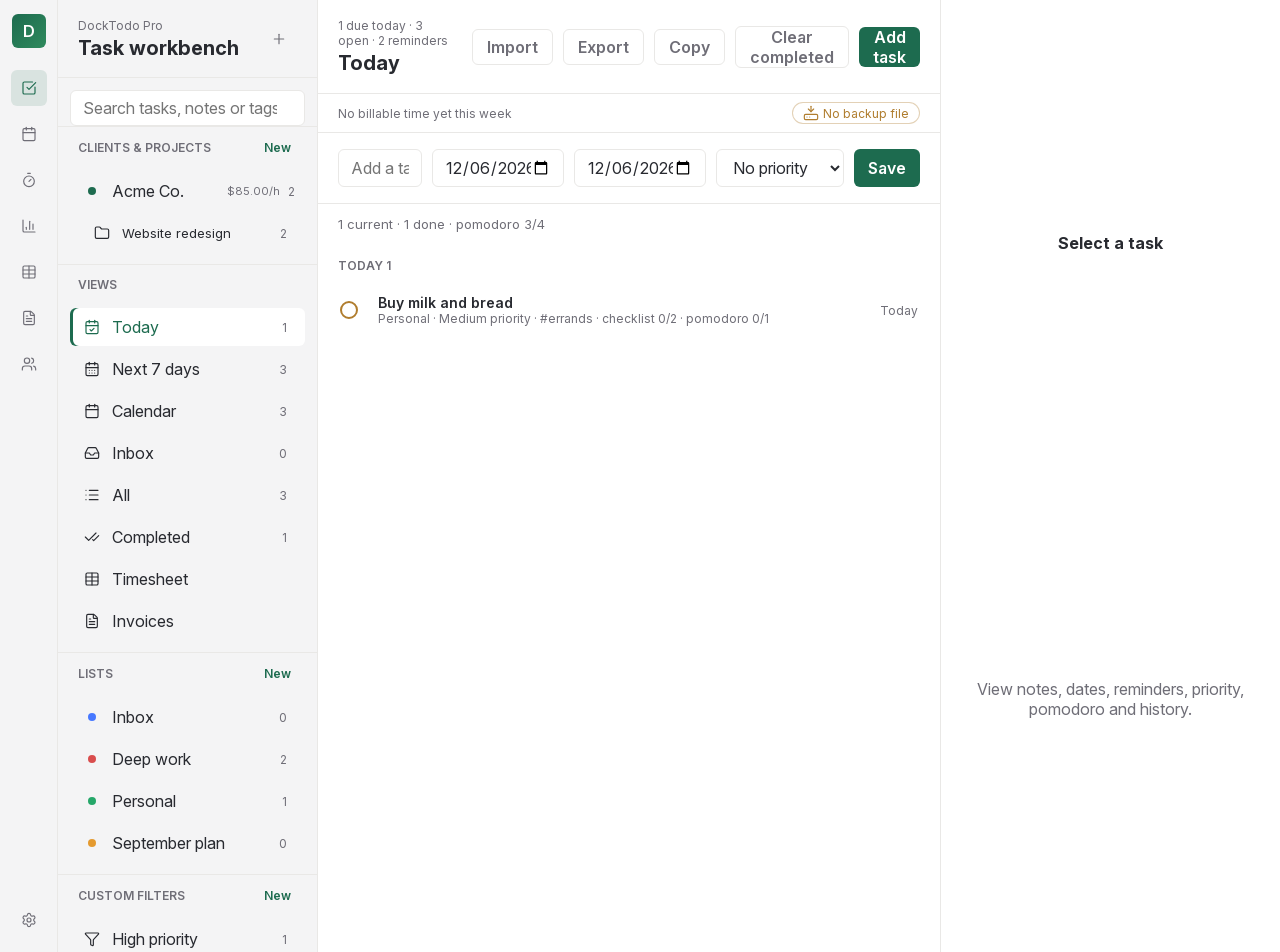
==== app.html @ 26257807 "S3-2a: marketing landing page, app moved to /app.html, waitlist Root path is now the marketing landi" ====
<!doctype html>
<html lang="en">
  <head>
    <meta charset="UTF-8" />
    <meta name="viewport" content="width=device-width, initial-scale=1.0" />
    <title>DockTodo — Local-first time tracking &amp; invoicing for freelancers</title>
    <meta name="description" content="DockTodo is a local-first workbench for freelancers: turn tasks into tracked time, weekly timesheets and invoices. Works offline; your data never leaves your browser." />
    <meta property="og:title" content="DockTodo — Local-first time tracking &amp; invoicing for freelancers" />
    <meta property="og:description" content="Turn tasks into tracked time, weekly timesheets and invoices. Local-first and offline; your client data stays yours." />
    <meta property="og:type" content="website" />
    <meta property="og:url" content="https://docktodo.com/" />
    <link rel="icon" type="image/svg+xml" href="data:image/svg+xml,%3Csvg xmlns='http://www.w3.org/2000/svg' viewBox='0 0 64 64'%3E%3Cdefs%3E%3ClinearGradient id='g' x1='0' y1='0' x2='1' y2='1'%3E%3Cstop offset='0' stop-color='%231d6b4f'/%3E%3Cstop offset='1' stop-color='%232a7d5c'/%3E%3C/linearGradient%3E%3C/defs%3E%3Crect width='64' height='64' rx='14' fill='url(%23g)'/%3E%3Ctext x='32' y='45' font-family='Arial,sans-serif' font-size='38' font-weight='800' fill='%23fff' text-anchor='middle'%3ED%3C/text%3E%3C/svg%3E" />
    <link rel="stylesheet" href="./assets/styles.css" />
  </head>
  <body>
    <!-- Lucide icon sprite (ISC license). 24x24 viewBox; styled by .ic. -->
    <svg xmlns="http://www.w3.org/2000/svg" style="display: none" aria-hidden="true">
      <symbol id="i-tasks" viewBox="0 0 24 24"><path d="M21 10.656V19a2 2 0 0 1-2 2H5a2 2 0 0 1-2-2V5a2 2 0 0 1 2-2h12.344"/><path d="m9 11 3 3L22 4"/></symbol>
      <symbol id="i-calendar" viewBox="0 0 24 24"><path d="M8 2v4"/><path d="M16 2v4"/><rect width="18" height="18" x="3" y="4" rx="2"/><path d="M3 10h18"/></symbol>
      <symbol id="i-focus" viewBox="0 0 24 24"><line x1="10" x2="14" y1="2" y2="2"/><line x1="12" x2="15" y1="14" y2="11"/><circle cx="12" cy="14" r="8"/></symbol>
      <symbol id="i-stats" viewBox="0 0 24 24"><path d="M3 3v16a2 2 0 0 0 2 2h16"/><path d="M18 17V9"/><path d="M13 17V5"/><path d="M8 17v-3"/></symbol>
      <symbol id="i-timesheet" viewBox="0 0 24 24"><path d="M12 3v18"/><rect width="18" height="18" x="3" y="3" rx="2"/><path d="M3 9h18"/><path d="M3 15h18"/></symbol>
      <symbol id="i-invoices" viewBox="0 0 24 24"><path d="M6 22a2 2 0 0 1-2-2V4a2 2 0 0 1 2-2h8a2.4 2.4 0 0 1 1.704.706l3.588 3.588A2.4 2.4 0 0 1 20 8v12a2 2 0 0 1-2 2z"/><path d="M14 2v5a1 1 0 0 0 1 1h5"/><path d="M10 9H8"/><path d="M16 13H8"/><path d="M16 17H8"/></symbol>
      <symbol id="i-clients" viewBox="0 0 24 24"><path d="M16 21v-2a4 4 0 0 0-4-4H6a4 4 0 0 0-4 4v2"/><path d="M16 3.128a4 4 0 0 1 0 7.744"/><path d="M22 21v-2a4 4 0 0 0-3-3.87"/><circle cx="9" cy="7" r="4"/></symbol>
      <symbol id="i-settings" viewBox="0 0 24 24"><path d="M9.671 4.136a2.34 2.34 0 0 1 4.659 0 2.34 2.34 0 0 0 3.319 1.915 2.34 2.34 0 0 1 2.33 4.033 2.34 2.34 0 0 0 0 3.831 2.34 2.34 0 0 1-2.33 4.033 2.34 2.34 0 0 0-3.319 1.915 2.34 2.34 0 0 1-4.659 0 2.34 2.34 0 0 0-3.32-1.915 2.34 2.34 0 0 1-2.33-4.033 2.34 2.34 0 0 0 0-3.831A2.34 2.34 0 0 1 6.35 6.051a2.34 2.34 0 0 0 3.319-1.915"/><circle cx="12" cy="12" r="3"/></symbol>
      <symbol id="i-today" viewBox="0 0 24 24"><path d="M8 2v4"/><path d="M16 2v4"/><rect width="18" height="18" x="3" y="4" rx="2"/><path d="M3 10h18"/><path d="m9 16 2 2 4-4"/></symbol>
      <symbol id="i-next7" viewBox="0 0 24 24"><path d="M8 2v4"/><path d="M16 2v4"/><rect width="18" height="18" x="3" y="4" rx="2"/><path d="M3 10h18"/><path d="M8 14h.01"/><path d="M12 14h.01"/><path d="M16 14h.01"/><path d="M8 18h.01"/><path d="M12 18h.01"/><path d="M16 18h.01"/></symbol>
      <symbol id="i-inbox" viewBox="0 0 24 24"><polyline points="22 12 16 12 14 15 10 15 8 12 2 12"/><path d="M5.45 5.11 2 12v6a2 2 0 0 0 2 2h16a2 2 0 0 0 2-2v-6l-3.45-6.89A2 2 0 0 0 16.76 4H7.24a2 2 0 0 0-1.79 1.11z"/></symbol>
      <symbol id="i-all" viewBox="0 0 24 24"><path d="M3 5h.01"/><path d="M3 12h.01"/><path d="M3 19h.01"/><path d="M8 5h13"/><path d="M8 12h13"/><path d="M8 19h13"/></symbol>
      <symbol id="i-completed" viewBox="0 0 24 24"><path d="M18 6 7 17l-5-5"/><path d="m22 10-7.5 7.5L13 16"/></symbol>
      <symbol id="i-project" viewBox="0 0 24 24"><path d="M20 20a2 2 0 0 0 2-2V8a2 2 0 0 0-2-2h-7.9a2 2 0 0 1-1.69-.9L9.6 3.9A2 2 0 0 0 7.93 3H4a2 2 0 0 0-2 2v13a2 2 0 0 0 2 2Z"/></symbol>
      <symbol id="i-filter" viewBox="0 0 24 24"><path d="M10 20a1 1 0 0 0 .553.895l2 1A1 1 0 0 0 14 21v-7a2 2 0 0 1 .517-1.341L21.74 4.67A1 1 0 0 0 21 3H3a1 1 0 0 0-.742 1.67l7.225 7.989A2 2 0 0 1 10 14z"/></symbol>
      <symbol id="i-tag" viewBox="0 0 24 24"><path d="M12.586 2.586A2 2 0 0 0 11.172 2H4a2 2 0 0 0-2 2v7.172a2 2 0 0 0 .586 1.414l8.704 8.704a2.426 2.426 0 0 0 3.42 0l6.58-6.58a2.426 2.426 0 0 0 0-3.42z"/><circle cx="7.5" cy="7.5" r=".5" fill="currentColor"/></symbol>
      <symbol id="i-edit" viewBox="0 0 24 24"><path d="M21.174 6.812a1 1 0 0 0-3.986-3.987L3.842 16.174a2 2 0 0 0-.5.83l-1.321 4.352a.5.5 0 0 0 .623.622l4.353-1.32a2 2 0 0 0 .83-.497z"/><path d="m15 5 4 4"/></symbol>
      <symbol id="i-close" viewBox="0 0 24 24"><path d="M18 6 6 18"/><path d="m6 6 12 12"/></symbol>
      <symbol id="i-plus" viewBox="0 0 24 24"><path d="M5 12h14"/><path d="M12 5v14"/></symbol>
      <symbol id="i-backup" viewBox="0 0 24 24"><path d="M12 2v8"/><path d="m16 6-4 4-4-4"/><rect width="20" height="8" x="2" y="14" rx="2"/><path d="M6 18h.01"/><path d="M10 18h.01"/></symbol>
    </svg>

    <main class="app" aria-label="DockTodo Pro">
      <aside class="rail" aria-label="Main navigation">
        <div class="brand" title="DockTodo">D</div>
        <button class="rail-btn active" type="button" data-mode="tasks" data-i18n-title="rail.tasks" data-i18n-aria="rail.tasks" aria-label="Tasks"><svg class="ic" aria-hidden="true"><use href="#i-tasks"></use></svg></button>
        <button class="rail-btn" type="button" data-mode="calendar" data-i18n-title="rail.calendar" data-i18n-aria="rail.calendar" aria-label="Calendar"><svg class="ic" aria-hidden="true"><use href="#i-calendar"></use></svg></button>
        <button class="rail-btn" type="button" data-mode="focus" data-i18n-title="rail.focus" data-i18n-aria="rail.focus" aria-label="Focus"><svg class="ic" aria-hidden="true"><use href="#i-focus"></use></svg></button>
        <button class="rail-btn" type="button" data-mode="stats" data-i18n-title="rail.stats" data-i18n-aria="rail.stats" aria-label="Stats"><svg class="ic" aria-hidden="true"><use href="#i-stats"></use></svg></button>
        <button class="rail-btn" type="button" data-mode="timesheet" data-i18n-title="rail.timesheet" data-i18n-aria="rail.timesheet" aria-label="Timesheet"><svg class="ic" aria-hidden="true"><use href="#i-timesheet"></use></svg></button>
        <button class="rail-btn" type="button" data-mode="invoices" data-i18n-title="rail.invoices" data-i18n-aria="rail.invoices" aria-label="Invoices"><svg class="ic" aria-hidden="true"><use href="#i-invoices"></use></svg></button>
        <button class="rail-btn" type="button" data-mode="clients" data-i18n-title="rail.clients" data-i18n-aria="rail.clients" aria-label="Clients"><svg class="ic" aria-hidden="true"><use href="#i-clients"></use></svg></button>
        <button class="rail-btn bottom" type="button" data-mode="settings" data-i18n-title="rail.settings" data-i18n-aria="rail.settings" aria-label="Settings"><svg class="ic" aria-hidden="true"><use href="#i-settings"></use></svg></button>
      </aside>

      <aside class="sidebar" aria-label="Lists and filters">
        <header class="sidebar-head">
          <div>
            <p data-i18n="sidebar.kicker">DockTodo Pro</p>
            <h1 data-i18n="sidebar.title">Task workbench</h1>
          </div>
          <button class="icon-btn" id="quickAddTop" type="button" data-i18n-title="title.addTask"><svg class="ic" aria-hidden="true"><use href="#i-plus"></use></svg></button>
        </header>

        <div class="search-box">
          <input id="searchInput" type="search" data-i18n-placeholder="search.placeholder" placeholder="Search tasks, notes or tags" autocomplete="off" />
        </div>

        <section class="side-section" id="clientSection">
          <div class="section-title">
            <span data-i18n="clients.title">Clients &amp; projects</span>
            <button class="plain-btn" id="addClientTop" type="button" data-i18n="action.new">New</button>
          </div>
          <div class="nav-list" id="clientNav"></div>
        </section>

        <section class="side-section">
          <div class="section-title">
            <span data-i18n="section.views">Views</span>
          </div>
          <nav class="nav-list" id="smartLists" data-i18n-aria="section.views" aria-label="Views"></nav>
        </section>

        <section class="side-section">
          <div class="section-title">
            <span data-i18n="section.lists">Lists</span>
            <button class="plain-btn" id="addList" type="button" data-i18n="action.new">New</button>
          </div>
          <div class="nav-list" id="projectList"></div>
        </section>

        <section class="side-section">
          <div class="section-title">
            <span data-i18n="section.filters">Custom filters</span>
            <button class="plain-btn" id="addFilter" type="button" data-i18n="action.new">New</button>
          </div>
          <div class="nav-list" id="filterList"></div>
        </section>

        <details class="side-section hidden" id="tagSection">
          <summary class="section-title">
            <span data-i18n="section.tags">Tags</span>
          </summary>
          <div class="nav-list" id="tagList"></div>
        </details>
      </aside>

      <section class="main-pane" aria-label="Workspace">
        <header class="pane-head">
          <div>
            <p id="viewMeta"></p>
            <h2 id="viewTitle"></h2>
          </div>
          <div class="head-actions">
            <button class="soft-btn" id="importData" type="button" data-i18n="action.import">Import</button>
            <input id="importFile" type="file" accept=".json,application/json" hidden />
            <button class="soft-btn" id="exportData" type="button" data-i18n="action.export">Export</button>
            <button class="soft-btn" id="copyData" type="button" data-i18n="action.copy">Copy</button>
            <button class="soft-btn" id="clearDone" type="button" data-i18n="action.clearDone">Clear completed</button>
            <button class="primary-btn" id="quickAdd" type="button" data-i18n="action.addTask">Add task</button>
          </div>
        </header>

        <div class="billing-strip" id="billingStrip"></div>

        <section class="task-view" id="taskView">
          <form class="quick-form" id="taskForm">
            <input id="taskInput" type="text" maxlength="140" autocomplete="off" data-i18n-placeholder="form.placeholder" placeholder="Add a task, press Enter to save" />
            <input id="taskStart" type="date" data-i18n-title="form.startDate" />
            <input id="taskDue" type="date" data-i18n-title="form.dueDate" />
            <select id="taskPriority" data-i18n-title="form.priority">
              <option value="none" data-i18n="priority.none">No priority</option>
              <option value="high" data-i18n="priority.high">High priority</option>
              <option value="medium" data-i18n="priority.medium">Medium priority</option>
              <option value="low" data-i18n="priority.low">Low priority</option>
            </select>
            <button type="submit" data-i18n="form.save">Save</button>
          </form>

          <div class="stats-line" id="statsLine"></div>
          <div class="task-list" id="taskList" aria-label="Tasks"></div>
          <section class="empty" id="emptyState">
            <strong data-i18n="empty.title">No tasks here</strong>
            <span data-i18n="empty.hint">Add something to move forward — DockTodo will hold on to it.</span>
            <button class="soft-btn" id="emptyCta" type="button" data-i18n="empty.cta">Add your first task</button>
          </section>
        </section>

        <section class="calendar-view hidden" id="calendarView">
          <div class="calendar-toolbar">
            <button class="soft-btn" id="prevMonth" type="button" data-i18n="calendar.prev">Prev</button>
            <strong id="calendarTitle"></strong>
            <button class="soft-btn" id="nextMonth" type="button" data-i18n="calendar.next">Next</button>
          </div>
          <div class="calendar-grid" id="calendarGrid"></div>
          <section class="empty" id="calendarEmpty">
            <strong data-i18n="calendar.emptyTitle">Nothing scheduled this month</strong>
            <span data-i18n="calendar.emptyHint">Tasks with a start or due date appear on this calendar.</span>
            <button class="soft-btn" id="calendarEmptyCta" type="button" data-i18n="action.addTask">Add task</button>
          </section>
        </section>

        <section class="focus-view hidden" id="focusView">
          <div class="focus-workspace" id="focusWorkspace">
            <div class="focus-card">
              <p data-i18n="focus.timer">Focus timer</p>
              <strong id="focusTime">25:00</strong>
              <select id="focusTask" data-i18n-aria="focus.taskSelect" aria-label="Focus task"></select>
              <div class="focus-context" id="focusContext"></div>
              <div class="focus-actions">
                <button class="primary-btn" id="startFocus" type="button" data-i18n="focus.start">Start</button>
                <button class="soft-btn" id="resetFocus" type="button" data-i18n="focus.reset">Reset</button>
                <button class="soft-btn" id="completePomo" type="button" data-i18n="focus.logPomo">Log 1 pomodoro</button>
              </div>
            </div>
            <div class="focus-today" id="focusToday"></div>
          </div>
          <section class="empty" id="focusEmpty">
            <strong data-i18n="focus.emptyTitle">Nothing to focus on</strong>
            <span data-i18n="focus.emptyHint">Add a task first — focus sessions become billable time.</span>
            <button class="soft-btn" id="focusEmptyCta" type="button" data-i18n="action.addTask">Add task</button>
          </section>
        </section>

        <section class="stats-view hidden" id="statsView"></section>

        <section class="settings-view hidden" id="settingsView"></section>

        <section class="timesheet-view hidden" id="timesheetView"></section>

        <section class="invoice-view hidden" id="invoiceView"></section>

        <section class="clients-view hidden" id="clientsView"></section>
      </section>

      <aside class="detail-pane" aria-label="Task details">
        <button class="detail-close" id="detailClose" type="button" aria-label="Close"><svg class="ic" aria-hidden="true"><use href="#i-close"></use></svg></button>
        <div class="detail-empty" id="detailEmpty">
          <strong data-i18n="detail.empty">Select a task</strong>
          <span data-i18n="detail.emptyHint">View notes, dates, reminders, priority, pomodoro and history.</span>
        </div>

        <form class="detail-form hidden" id="detailForm">
          <label class="detail-check">
            <input id="detailCompleted" type="checkbox" />
            <span data-i18n="detail.complete">Complete task</span>
          </label>

          <textarea id="detailTitle" rows="2" maxlength="180" aria-label="Task title"></textarea>

          <div class="field-grid">
            <label>
              <span data-i18n="detail.list">List</span>
              <select id="detailList"></select>
            </label>
            <label>
              <span data-i18n="detail.start">Start date</span>
              <input id="detailStart" type="date" />
            </label>
            <label>
              <span data-i18n="detail.due">Due date</span>
              <input id="detailDue" type="date" />
            </label>
            <label>
              <span data-i18n="detail.reminder">Reminder</span>
              <input id="detailReminder" type="datetime-local" />
            </label>
            <label>
              <span data-i18n="detail.priority">Priority</span>
              <select id="detailPriority">
                <option value="none" data-i18n="priority.short.none">None</option>
                <option value="high" data-i18n="priority.short.high">High</option>
                <option value="medium" data-i18n="priority.short.medium">Medium</option>
                <option value="low" data-i18n="priority.short.low">Low</option>
              </select>
            </label>
            <label>
              <span data-i18n="detail.estimate">Estimated pomodoro</span>
              <input id="detailEstimate" type="number" min="0" max="20" />
            </label>
            <label>
              <span data-i18n="detail.repeat">Repeat</span>
              <select id="detailRepeat"></select>
            </label>
            <label>
              <span data-i18n="detail.tags">Tags</span>
              <input id="detailTags" type="text" maxlength="120" data-i18n-placeholder="detail.tagsPlaceholder" placeholder="Separate with spaces" />
            </label>
            <label>
              <span data-i18n="detail.project">Project</span>
              <select id="detailProject"></select>
            </label>
            <label>
              <span data-i18n="detail.rateOverride">Rate override</span>
              <input id="detailRate" type="number" min="0" step="0.01" data-i18n-placeholder="detail.ratePlaceholder" placeholder="Inherit" />
            </label>
            <label class="detail-inline-check">
              <input id="detailBillable" type="checkbox" />
              <span data-i18n="detail.billable">Billable</span>
            </label>
          </div>

          <label class="notes">
            <span data-i18n="detail.notes">Notes</span>
            <textarea id="detailNotes" rows="5" data-i18n-placeholder="detail.notesPlaceholder" placeholder="Jot down context, links or next steps"></textarea>
          </label>

          <section class="subtasks">
            <div class="section-title flat">
              <span data-i18n="detail.subtasks">Checklist</span>
              <button class="plain-btn" id="addSubtask" type="button" data-i18n="detail.add">Add</button>
            </div>
            <div id="subtaskList"></div>
          </section>

          <section class="time-entries">
            <div class="section-title flat">
              <span data-i18n="detail.timeEntries">Time entries</span>
              <button class="plain-btn" id="addTimeEntry" type="button" data-i18n="entry.add">Add entry</button>
            </div>
            <div id="timeEntryList"></div>
          </section>

          <section class="history">
            <div class="section-title flat">
              <span data-i18n="detail.history">History</span>
            </div>
            <div id="historyList"></div>
          </section>

          <button class="danger-btn" id="deleteTask" type="button" data-i18n="detail.delete">Delete task</button>
        </form>
      </aside>
    </main>

    <div class="detail-scrim" id="detailScrim"></div>

    <template id="taskTemplate">
      <button class="task-row" type="button">
        <span class="task-check" aria-hidden="true"></span>
        <span class="task-main">
          <strong></strong>
          <small></small>
        </span>
        <span class="task-date"></span>
      </button>
    </template>

    <template id="subtaskTemplate">
      <label class="subtask-row">
        <input class="subtask-done" type="checkbox" />
        <input class="subtask-title" type="text" maxlength="120" />
        <input class="subtask-reminder" type="datetime-local" data-i18n-title="detail.subtaskReminder" />
        <button class="subtask-delete" type="button" data-i18n-title="detail.subtaskDelete"><svg class="ic" aria-hidden="true"><use href="#i-close"></use></svg></button>
      </label>
    </template>

    <div class="toast-stack" id="toastStack" aria-live="polite"></div>

    <script src="./assets/i18n.js"></script>
    <script src="./assets/money.js"></script>
    <script src="./assets/data.js"></script>
    <script src="./assets/billing.js"></script>
    <script src="./assets/backup.js"></script>
    <script src="./assets/importer.js"></script>
    <script src="./assets/app.js"></script>
  </body>
</html>
---- assets/styles.css ----
/* Self-hosted Inter (variable, latin) — official Inter v4, ISC-adjacent
   OFL license. Kept local so nothing loads cross-origin (CSP: font-src 'self'). */
@font-face {
  font-family: "Inter";
  src: url("./InterVariable.woff2") format("woff2");
  font-weight: 100 900;
  font-display: swap;
}

/* Ledger / workbench palette: a single green accent + warm greyscale,
   distinct from a card/network aesthetic. --blue is kept as the accent
   variable name to avoid a global rename; --accent aliases it. */
:root {
  /* Greyscale: Linear neutrals (S3-U). Brand identity now rides on the green
     accent + tabular money, not a warm base tint. */
  --bg: #fcfcfc;
  --surface: #ffffff;
  --surface-soft: #f4f4f5;
  --line: #e9e8e6;
  --line-strong: #dbdad8;
  --text: #282a30;
  --muted: #6f6e77;
  --text-3: #9c9ba1;
  --blue: #1d6b4f;
  --blue-dark: #14523c;
  --accent: #1d6b4f;
  --accent-soft: rgba(29, 107, 79, 0.12);
  --focus-ring: rgba(29, 107, 79, 0.16);
  --green: #2f8a5d;
  --amber: #b07d2e;
  --red: #b3402e;
  --shadow: 0 12px 32px rgba(20, 22, 26, 0.1);
  /* S3-U typography scale (Linear basis): only these sizes/weights ship.
     --text-stat/-timer are the two display sizes (KPI + focus countdown). */
  --font-ui: Inter, -apple-system, "Segoe UI", system-ui, "PingFang SC", "Microsoft YaHei", sans-serif;
  --text-micro: 11px;
  --text-small: 12px;
  --text-body: 13px;
  --text-emph: 14px;
  --text-title: 16px;
  --text-page: 20px;
  --text-stat: 34px;
  --text-timer: 76px;
  --w-regular: 400;
  --w-medium: 500;
  --w-semibold: 600;
  --r-control: 6px;
  --r-card: 10px;
}

body.theme-dark {
  /* Linear neutral dark, same structure; accent stays ledger green. */
  --bg: #1b1b1e;
  --surface: #232326;
  --surface-soft: #2a2a2e;
  --line: #333338;
  --line-strong: #44444a;
  --text: #f7f8f8;
  --muted: #9c9ba1;
  --text-3: #7a7a80;
  --blue: #5cb98a;
  --blue-dark: #7acca0;
  --accent: #5cb98a;
  --accent-soft: rgba(92, 185, 138, 0.16);
  --focus-ring: rgba(92, 185, 138, 0.28);
  --green: #6fce9b;
  --shadow: none;
}

* {
  box-sizing: border-box;
}

body {
  margin: 0;
  height: 100vh;
  overflow: hidden;
  font-family: var(--font-ui);
  color: var(--text);
  background: var(--bg);
}

button,
input,
select,
textarea {
  font: inherit;
}

button {
  cursor: pointer;
}

/* Lucide icons (S3-U): 16px, stroke 1.75, currentColor, inherited from text. */
.ic {
  width: 16px;
  height: 16px;
  flex: none;
  fill: none;
  stroke: currentColor;
  stroke-width: 1.75;
  stroke-linecap: round;
  stroke-linejoin: round;
  vertical-align: middle;
}

.nav-ic {
  display: grid;
  place-items: center;
}

.bs-backup,
.bs-timer {
  display: inline-flex;
  align-items: center;
  gap: 4px;
}

.cp-edit {
  display: inline-grid;
  place-items: center;
}

.app {
  display: grid;
  grid-template-columns: 58px 260px minmax(0, 1fr) 340px;
  height: 100vh;
  background: var(--surface);
}

@media (min-width: 1680px) {
  .app {
    max-width: 1680px;
    margin-inline: auto;
    border-inline: 1px solid var(--line);
  }
}

.rail {
  display: flex;
  flex-direction: column;
  align-items: center;
  gap: 10px;
  padding: 14px 10px;
  background: var(--surface-soft);
  border-right: 1px solid var(--line);
}

.brand {
  display: grid;
  place-items: center;
  width: 34px;
  height: 34px;
  margin-bottom: 12px;
  border-radius: var(--r-control);
  color: #fff;
  font-weight: var(--w-semibold);
  background: linear-gradient(135deg, var(--accent), var(--green));
}

.rail-btn,
.icon-btn {
  display: grid;
  place-items: center;
  width: 36px;
  height: 36px;
  border: 0;
  border-radius: var(--r-control);
  color: var(--muted);
  background: transparent;
  font-size: var(--text-title);
}

.rail-btn.active,
.rail-btn:hover,
.icon-btn:hover {
  color: var(--blue);
  background: var(--accent-soft);
}

.rail-btn.bottom {
  margin-top: auto;
}

.sidebar {
  display: flex;
  flex-direction: column;
  min-width: 0;
  background: var(--surface-soft);
  border-right: 1px solid var(--line);
  overflow: auto;
}

.sidebar-head,
.pane-head {
  display: flex;
  align-items: center;
  justify-content: space-between;
  gap: 16px;
  min-height: 78px;
  padding: 18px 20px;
  border-bottom: 1px solid var(--line);
}

p,
h1,
h2 {
  margin: 0;
}

.sidebar-head p,
.pane-head p {
  margin-bottom: 4px;
  color: var(--muted);
  font-size: var(--text-small);
}

.sidebar-head h1,
.pane-head h2 {
  font-size: var(--text-page);
  line-height: 1.15;
  letter-spacing: 0;
}

.nav-list {
  display: grid;
  gap: 4px;
  padding: 12px;
}

.side-section {
  border-top: 1px solid var(--line);
}

.section-title {
  display: flex;
  align-items: center;
  justify-content: space-between;
  gap: 12px;
  padding: 12px 20px 4px;
  color: var(--muted);
  font-size: var(--text-small);
  font-weight: var(--w-semibold);
  text-transform: uppercase;
}

.section-title.flat {
  padding: 0 0 8px;
}

.plain-btn {
  border: 0;
  color: var(--blue);
  background: transparent;
  font-size: var(--text-small);
  font-weight: var(--w-semibold);
}

.search-box {
  padding: 12px 12px 0;
}

.search-box input {
  width: 100%;
  height: 36px;
  padding: 0 12px;
  border: 1px solid var(--line);
  border-radius: var(--r-control);
  color: var(--text);
  background: var(--surface);
  outline: none;
}

.search-box input:focus {
  border-color: var(--blue);
  box-shadow: 0 0 0 3px var(--focus-ring);
}

.nav-item {
  display: grid;
  grid-template-columns: 24px minmax(0, 1fr) auto auto;
  align-items: center;
  gap: 8px;
  width: 100%;
  min-height: 38px;
  padding: 0 10px;
  border: 0;
  border-radius: var(--r-control);
  color: var(--text);
  background: transparent;
  text-align: left;
}

.nav-item:hover,
.nav-item.active {
  background: var(--surface);
}

.nav-item.active {
  color: var(--blue);
  box-shadow: inset 3px 0 0 var(--blue);
}

.nav-item span:nth-child(2) {
  overflow: hidden;
  text-overflow: ellipsis;
  white-space: nowrap;
}

.nav-count {
  color: var(--muted);
  font-size: var(--text-small);
}

.nav-meta {
  color: var(--muted);
  font-size: var(--text-micro);
  font-variant-numeric: tabular-nums;
  white-space: nowrap;
}

.nav-dot {
  width: 8px;
  height: 8px;
  border-radius: 50%;
  align-self: center;
  justify-self: center;
}

.nav-item.nav-sub {
  padding-left: 20px;
  font-size: var(--text-body);
}

#tagSection[open],
#tagSection {
  padding: 0;
}

#tagSection > summary {
  cursor: pointer;
  list-style: none;
}

#tagSection > summary::-webkit-details-marker {
  display: none;
}

#tagSection > summary::marker {
  content: "";
}

.nav-edit {
  display: none;
  color: var(--muted);
  font-size: var(--text-body);
}

.nav-item:hover .nav-edit {
  display: inline;
}

.nav-edit:hover {
  color: var(--blue);
}

.main-pane {
  display: flex;
  flex-direction: column;
  min-width: 0;
  background: var(--surface);
}

.head-actions,
.focus-actions,
.calendar-toolbar {
  display: flex;
  align-items: center;
  gap: 10px;
}

.primary-btn,
.soft-btn,
.danger-btn,
.quick-form button {
  min-height: 36px;
  padding: 0 14px;
  border-radius: var(--r-control);
  font-weight: var(--w-semibold);
}

.primary-btn,
.quick-form button {
  border: 0;
  color: #fff;
  background: var(--blue);
}

.primary-btn:hover,
.quick-form button:hover {
  background: var(--blue-dark);
}

.soft-btn {
  border: 1px solid var(--line);
  color: var(--muted);
  background: var(--surface);
}

.danger-btn {
  width: 100%;
  border: 1px solid rgba(217, 77, 77, 0.28);
  color: var(--red);
  background: rgba(217, 77, 77, 0.08);
}

.task-view,
.calendar-view,
.focus-view,
.stats-view {
  flex: 1;
  min-height: 0;
}

.quick-form {
  display: grid;
  grid-template-columns: minmax(0, 1fr) 132px 132px 128px auto;
  gap: 10px;
  padding: 16px 20px;
  border-bottom: 1px solid var(--line);
}

.quick-form input,
.quick-form select,
.detail-form input,
.detail-form select,
.detail-form textarea,
.focus-card select {
  min-width: 0;
  border: 1px solid var(--line);
  border-radius: var(--r-control);
  color: var(--text);
  background: var(--surface);
  outline: none;
}

.quick-form input,
.quick-form select,
.focus-card select {
  height: 38px;
  padding: 0 12px;
}

.quick-form input:focus,
.quick-form select:focus,
.detail-form input:focus,
.detail-form select:focus,
.detail-form textarea:focus,
.focus-card select:focus {
  border-color: var(--blue);
  box-shadow: 0 0 0 3px var(--focus-ring);
}

.stats-line {
  display: flex;
  flex-wrap: wrap;
  gap: 14px;
  padding: 12px 20px;
  color: var(--muted);
  font-size: var(--text-body);
}

.task-list {
  height: calc(100vh - 78px - 72px - 42px);
  overflow: auto;
  padding: 0 12px 24px;
}

.group-title {
  position: sticky;
  top: 0;
  padding: 14px 8px 8px;
  color: var(--muted);
  background: var(--surface);
  font-size: var(--text-small);
  font-weight: var(--w-semibold);
  text-transform: uppercase;
  z-index: 1;
}

.task-row {
  display: grid;
  grid-template-columns: 28px minmax(0, 1fr) auto;
  align-items: center;
  gap: 10px;
  width: 100%;
  min-height: 58px;
  padding: 8px 10px;
  border: 0;
  border-radius: var(--r-control);
  color: var(--text);
  background: transparent;
  text-align: left;
}

.task-row:hover,
.task-row.selected {
  background: var(--surface-soft);
}

.task-check {
  width: 18px;
  height: 18px;
  border: 2px solid var(--line-strong);
  border-radius: 50%;
}

.task-row.done .task-check {
  border-color: var(--green);
  background:
    linear-gradient(135deg, transparent 43%, #fff 44% 55%, transparent 56%),
    var(--green);
}

.task-row.done strong {
  color: var(--muted);
  text-decoration: line-through;
}

.task-main {
  min-width: 0;
}

.task-main strong,
.task-main small {
  display: block;
  overflow: hidden;
  text-overflow: ellipsis;
  white-space: nowrap;
}

.task-main strong {
  font-size: var(--text-emph);
  font-weight: var(--w-semibold);
}

.task-main small,
.task-date {
  color: var(--muted);
  font-size: var(--text-small);
}

/* Priority is also cued without colour (colour-blind safe): high = thick
   ring, medium = default ring, low = dashed ring. */
.task-row.pri-high:not(.done) .task-check {
  border-color: var(--red);
  border-width: 3px;
}

.task-row.pri-medium:not(.done) .task-check {
  border-color: var(--amber);
}

.task-row.pri-low:not(.done) .task-check {
  border-color: var(--green);
  border-style: dashed;
}

.empty {
  display: none;
  margin: auto;
  color: var(--muted);
  text-align: center;
}

.empty.visible {
  display: grid;
  gap: 8px;
  padding-top: 72px;
}

.empty strong {
  color: var(--text);
  font-size: var(--text-title);
}

.empty .soft-btn {
  justify-self: center;
  margin-top: 4px;
}

/* In-flow empty states (below a toolbar or grid) need less headroom than
   the full-pane task empty state. */
.calendar-view .empty.visible,
.timesheet-view .empty.visible,
.invoice-view .empty.visible,
.clients-board .empty.visible {
  padding-top: 32px;
}

.calendar-view {
  padding: 18px 20px;
  overflow: auto;
}

.calendar-toolbar {
  justify-content: center;
  margin-bottom: 16px;
}

.calendar-toolbar strong {
  min-width: 160px;
  text-align: center;
  font-size: var(--text-page);
}

.calendar-grid {
  display: grid;
  /* minmax(0, 1fr): columns share the width evenly and may shrink below the
     content size — labels ellipsize instead of forcing a horizontal scroll. */
  grid-template-columns: repeat(7, minmax(0, 1fr));
  gap: 1px;
  overflow: hidden;
  border: 1px solid var(--line);
  border-radius: var(--r-control);
  background: var(--line);
}

.calendar-head {
  padding: 8px 6px;
  background: var(--surface-soft);
  color: var(--muted);
  font-size: var(--text-micro);
  font-weight: var(--w-semibold);
  text-align: center;
  text-transform: uppercase;
}

.calendar-day {
  min-height: 116px;
  padding: 8px;
  background: var(--surface);
}

.calendar-day.muted {
  background: var(--surface-soft);
}

.calendar-day.today {
  box-shadow: inset 0 0 0 2px var(--blue);
}

.calendar-date {
  display: flex;
  justify-content: space-between;
  color: var(--muted);
  font-size: var(--text-small);
  font-weight: var(--w-semibold);
}

.calendar-task {
  display: flex;
  align-items: center;
  gap: 6px;
  width: 100%;
  margin-top: 4px;
  padding: 2px 4px;
  border: 0;
  border-radius: var(--r-control);
  background: transparent;
  color: var(--text);
  font-size: var(--text-small);
  text-align: left;
  cursor: pointer;
}

.calendar-task:hover {
  background: var(--surface-soft);
}

.calendar-task span:last-child {
  overflow: hidden;
  text-overflow: ellipsis;
  white-space: nowrap;
}

.calendar-dot {
  flex: none;
  width: 7px;
  height: 7px;
  border-radius: 50%;
}

.calendar-count {
  min-width: 16px;
  padding: 0 4px;
  border-radius: 999px;
  background: var(--surface-soft);
  color: var(--muted);
  font-size: var(--text-micro);
  text-align: center;
}

.calendar-more {
  margin-top: 2px;
  padding: 0 4px;
  color: var(--muted);
  font-size: var(--text-micro);
}

.calendar-day.muted .calendar-task {
  color: var(--muted);
}

.settings-view {
  display: grid;
  place-items: center;
  padding: 24px;
  overflow: auto;
}

/* One workspace, top of the content flow: timer + task context + today's
   logged entries. Not a lone card floating in empty space. */
.focus-view {
  padding: 24px;
  overflow: auto;
}

.focus-workspace {
  display: grid;
  gap: 16px;
  width: min(560px, 100%);
  margin: 0 auto;
}

/* Metric cards sit at the top of the content flow, not floating centered. */
.stats-view {
  padding: 24px;
  overflow: auto;
}

.settings-card {
  display: grid;
  gap: 16px;
  width: min(460px, 100%);
  padding: 28px;
  border: 1px solid var(--line);
  border-radius: var(--r-control);
  background: var(--surface);
  box-shadow: var(--shadow);
}

.settings-card h3 {
  margin: 0;
  font-size: var(--text-title);
}

.settings-field {
  display: grid;
  gap: 6px;
  color: var(--muted);
  font-size: var(--text-small);
  font-weight: var(--w-semibold);
}

.settings-field select {
  min-height: 38px;
  padding: 0 11px;
  border: 1px solid var(--line);
  border-radius: var(--r-control);
  color: var(--text);
  background: var(--surface);
  font-weight: var(--w-regular);
  outline: none;
}

.settings-field select:focus {
  border-color: var(--blue);
  box-shadow: 0 0 0 3px var(--focus-ring);
}

.settings-hint {
  margin: -6px 0 0;
  color: var(--muted);
  font-size: var(--text-small);
  line-height: 1.5;
}

.clients-view {
  padding: 24px;
  overflow: auto;
}

.clients-board {
  width: min(760px, 100%);
  margin: 0 auto;
  display: grid;
  gap: 16px;
}

.clients-head {
  display: flex;
  align-items: center;
  justify-content: space-between;
}

.clients-head h2 {
  font-size: var(--text-page);
}

.cp-card {
  display: grid;
  gap: 12px;
  padding: 18px;
  border: 1px solid var(--line);
  border-radius: var(--r-control);
  background: var(--surface);
}

.cp-head {
  display: flex;
  align-items: flex-start;
  justify-content: space-between;
}

.cp-head strong {
  display: block;
  font-size: var(--text-title);
}

.cp-head small {
  color: var(--muted);
  font-size: var(--text-small);
}

.cp-projects {
  display: grid;
  gap: 6px;
}

.cp-project {
  display: flex;
  align-items: center;
  justify-content: space-between;
  padding: 6px 10px;
  border-radius: var(--r-control);
  background: var(--surface-soft);
  font-size: var(--text-body);
}

.cp-edit {
  border: 0;
  color: var(--muted);
  background: transparent;
  font-size: var(--text-body);
  cursor: pointer;
}

.cp-edit:hover {
  color: var(--blue);
}

.cp-empty {
  color: var(--muted);
  font-size: var(--text-body);
}

.detail-inline-check {
  display: flex !important;
  flex-direction: row !important;
  align-items: center;
  gap: 8px;
}

.detail-inline-check input {
  width: 16px;
  height: 16px;
}

.modal-field textarea {
  min-height: 64px;
  padding: 9px 11px;
  border: 1px solid var(--line);
  border-radius: var(--r-control);
  color: var(--text);
  background: var(--surface);
  font-weight: var(--w-regular);
  outline: none;
  resize: vertical;
}

.modal-field input[type="checkbox"] {
  width: 18px;
  height: 18px;
  justify-self: start;
}

#timeEntryList {
  display: grid;
  gap: 6px;
}

.te-row {
  display: flex;
  align-items: center;
  justify-content: space-between;
  width: 100%;
  padding: 8px 10px;
  border: 1px solid var(--line);
  border-radius: var(--r-control);
  color: var(--text);
  background: var(--surface);
  font-size: var(--text-body);
  text-align: left;
}

.te-row:hover {
  background: var(--surface-soft);
}

.te-amount {
  font-weight: var(--w-semibold);
  font-variant-numeric: tabular-nums;
}

.te-empty {
  color: var(--muted);
  font-size: var(--text-body);
  padding: 4px 2px;
}

.timesheet-view {
  padding: 24px;
  overflow: auto;
}

.ts-board {
  width: min(1100px, 100%);
  margin: 0 auto;
}

.ts-toolbar {
  display: flex;
  align-items: center;
  gap: 10px;
  margin-bottom: 16px;
}

.ts-range {
  min-width: 120px;
  text-align: center;
  font-variant-numeric: tabular-nums;
}

.ts-toolbar #tsCsv {
  margin-left: auto;
}

.ts-scroll {
  overflow-x: auto;
}

.ts-table {
  width: 100%;
  border-collapse: collapse;
  font-size: var(--text-body);
}

.ts-table th,
.ts-table td {
  padding: 10px 12px;
  border-bottom: 1px solid var(--line);
}

.ts-table thead th {
  color: var(--muted);
  font-size: var(--text-micro);
  font-weight: var(--w-semibold);
  text-transform: uppercase;
}

.ts-num {
  text-align: right;
  font-variant-numeric: tabular-nums;
  white-space: nowrap;
}

.ts-dow {
  display: block;
}

.ts-dom {
  display: block;
  color: var(--muted);
  font-weight: var(--w-regular);
  font-size: var(--text-micro);
}

.ts-label {
  text-align: left;
  min-width: 160px;
}

.ts-label strong {
  display: block;
}

.ts-label span {
  color: var(--muted);
  font-size: var(--text-small);
}

.ts-zero {
  color: var(--line-strong);
}

.ts-total,
.ts-amount {
  font-weight: var(--w-semibold);
}

.ts-totalrow td {
  border-top: 2px solid var(--line-strong);
  border-bottom: 0;
  font-weight: var(--w-semibold);
}

.ts-totalrow .ts-label {
  color: var(--muted);
  text-transform: uppercase;
  font-size: var(--text-micro);
}

.ts-warn {
  color: var(--amber);
  font-size: var(--text-body);
  padding: 8px 2px;
}

.billing-strip {
  display: flex;
  align-items: center;
  gap: 16px;
  padding: 8px 20px;
  border-bottom: 1px solid var(--line);
  color: var(--muted);
  font-size: var(--text-small);
  font-variant-numeric: tabular-nums;
}

.bs-week em {
  font-style: normal;
  font-weight: var(--w-semibold);
  color: var(--text);
  margin-right: 6px;
}

.bs-timer {
  margin-left: auto;
  color: var(--accent);
  font-weight: var(--w-semibold);
  white-space: nowrap;
  overflow: hidden;
  text-overflow: ellipsis;
  max-width: 45%;
}

.bs-backup {
  margin-left: auto;
  padding: 2px 10px;
  border: 1px solid var(--line);
  border-radius: 999px;
  background: var(--surface);
  color: var(--muted);
  font-size: var(--text-small);
  white-space: nowrap;
  cursor: pointer;
}

.bs-timer + .bs-backup {
  margin-left: 8px;
}

.bs-backup.ok {
  color: var(--accent);
  border-color: var(--accent-soft);
}

.bs-backup.warn {
  color: var(--amber);
  border-color: rgba(176, 125, 46, 0.35);
}

.backup-status {
  margin-top: 4px;
  padding: 8px 12px;
  border-radius: var(--r-control);
  background: var(--surface-soft);
  font-size: var(--text-body);
}

.backup-status.ok {
  color: var(--accent);
}

.backup-status.warn {
  color: var(--amber);
}

.import-sample {
  margin: 4px 0;
  border: 1px solid var(--line);
  border-radius: var(--r-control);
  overflow: hidden;
  font-size: var(--text-small);
}

.import-sample .is-row {
  display: grid;
  grid-template-columns: 1fr 1fr 1.4fr auto;
  gap: 8px;
  padding: 6px 10px;
  border-top: 1px solid var(--line);
}

.import-sample .is-row:first-child {
  border-top: 0;
}

.import-sample .is-head {
  color: var(--muted);
  font-weight: var(--w-semibold);
  background: var(--surface-soft);
}

.import-sample .is-row span:last-child {
  font-variant-numeric: tabular-nums;
  color: var(--muted);
}

.import-sample .is-row span:not(:last-child) {
  overflow: hidden;
  text-overflow: ellipsis;
  white-space: nowrap;
}

.invoice-view {
  padding: 24px;
  overflow: auto;
}

.inv-board {
  width: min(820px, 100%);
  margin: 0 auto;
  display: grid;
  gap: 20px;
}

.inv-generator h2,
.inv-saved h3 {
  margin: 0 0 12px;
}

.inv-form {
  display: grid;
  grid-template-columns: repeat(2, minmax(0, 1fr));
  gap: 12px;
  margin-bottom: 12px;
}

.inv-form .inv-wide {
  grid-column: 1 / -1;
}

.invoice-doc {
  padding: 28px;
  border: 1px solid var(--line);
  border-radius: var(--r-control);
  background: var(--surface);
}

.inv-doc-head h1 {
  margin: 0;
  font-size: var(--text-page);
  font-variant-numeric: tabular-nums;
}

.inv-doc-head p {
  margin: 4px 0 0;
  color: var(--muted);
  font-size: var(--text-body);
}

.inv-parties {
  display: grid;
  grid-template-columns: repeat(2, minmax(0, 1fr));
  gap: 16px;
  margin: 20px 0;
}

.inv-parties h4 {
  margin: 0 0 4px;
  color: var(--muted);
  font-size: var(--text-micro);
  text-transform: uppercase;
}

.inv-parties pre {
  margin: 0;
  font: inherit;
  white-space: pre-wrap;
}

.inv-table {
  width: 100%;
  border-collapse: collapse;
  font-size: var(--text-body);
}

.inv-table th,
.inv-table td {
  padding: 8px 10px;
  border-bottom: 1px solid var(--line);
  text-align: left;
}

.inv-table thead th {
  color: var(--muted);
  font-size: var(--text-micro);
  text-transform: uppercase;
}

.inv-table tfoot td {
  border-bottom: 0;
  font-weight: var(--w-semibold);
}

.inv-table .inv-total td {
  border-top: 2px solid var(--line-strong);
  font-size: var(--text-emph);
  font-weight: var(--w-semibold);
}

.inv-note {
  margin-top: 16px;
  color: var(--muted);
  font-size: var(--text-body);
}

.inv-actions {
  display: flex;
  gap: 10px;
  margin-top: 16px;
}

.inv-saved-row {
  display: flex;
  align-items: center;
  gap: 8px;
  margin-bottom: 6px;
}

.inv-open {
  flex: 1;
  display: flex;
  justify-content: space-between;
  padding: 10px 12px;
  border: 1px solid var(--line);
  border-radius: var(--r-control);
  background: var(--surface);
  color: var(--text);
  cursor: pointer;
  font-variant-numeric: tabular-nums;
}

.inv-open:hover {
  background: var(--surface-soft);
}

.inv-open span {
  color: var(--muted);
}

@media print {
  body.print-invoice .app > :not(.main-pane),
  body.print-invoice .main-pane > :not(#invoiceView),
  body.print-invoice .billing-strip,
  body.print-invoice .no-print,
  body.print-invoice .toast-stack {
    display: none !important;
  }

  body.print-invoice,
  body.print-invoice .app,
  body.print-invoice .main-pane,
  body.print-invoice #invoiceView {
    display: block !important;
    height: auto !important;
    overflow: visible !important;
  }

  body.print-invoice .invoice-doc {
    border: 0;
    color: #000;
    background: #fff;
  }
}

.focus-card {
  display: grid;
  gap: 18px;
  width: 100%;
  padding: 30px;
  border: 1px solid var(--line);
  border-radius: var(--r-control);
  background: var(--surface);
  box-shadow: var(--shadow);
  text-align: center;
}

.focus-card p {
  color: var(--muted);
}

.focus-context {
  display: grid;
  gap: 2px;
  padding-top: 14px;
  border-top: 1px solid var(--line);
}

.focus-context strong {
  font-size: var(--text-emph);
}

.focus-context small {
  color: var(--muted);
  font-size: var(--text-small);
}

.focus-context:empty {
  display: none;
}

.focus-today {
  width: 100%;
}

.ft-head {
  display: flex;
  justify-content: space-between;
  padding: 8px 0;
  border-bottom: 1px solid var(--line);
  color: var(--muted);
  font-size: var(--text-small);
  font-weight: var(--w-semibold);
  text-transform: uppercase;
}

.ft-head strong {
  color: var(--text);
  font-variant-numeric: tabular-nums;
}

.ft-row {
  display: flex;
  justify-content: space-between;
  gap: 12px;
  padding: 8px 0;
  border-bottom: 1px solid var(--line);
  font-size: var(--text-body);
}

.ft-row span:first-child {
  overflow: hidden;
  text-overflow: ellipsis;
  white-space: nowrap;
}

.ft-row span:last-child {
  flex: none;
  color: var(--muted);
  font-variant-numeric: tabular-nums;
}

.ft-empty {
  padding: 12px 0;
  color: var(--muted);
  font-size: var(--text-body);
}

.focus-card > strong {
  font-size: var(--text-timer);
  line-height: 1;
  letter-spacing: 0;
}

.focus-actions {
  justify-content: center;
}

.stats-board {
  display: grid;
  grid-template-columns: repeat(2, minmax(220px, 1fr));
  gap: 14px;
  width: min(760px, 100%);
  margin: 0 auto;
}

.stat-card {
  padding: 18px;
  border: 1px solid var(--line);
  border-radius: var(--r-control);
  background: var(--surface);
}

.stat-card span {
  color: var(--muted);
  font-size: var(--text-small);
  font-weight: var(--w-semibold);
  text-transform: uppercase;
}

.stat-card strong {
  display: block;
  margin-top: 8px;
  font-size: var(--text-stat);
  font-variant-numeric: tabular-nums;
}

.detail-pane {
  min-width: 0;
  padding: 24px;
  background: var(--surface);
  border-left: 1px solid var(--line);
  overflow: auto;
}

.detail-empty {
  display: grid;
  gap: 8px;
  place-items: center;
  height: 100%;
  color: var(--muted);
  text-align: center;
}

.detail-empty strong {
  color: var(--text);
  font-size: var(--text-title);
}

.hidden {
  display: none !important;
}

.detail-form {
  display: grid;
  gap: 18px;
}

.detail-check {
  display: flex;
  align-items: center;
  gap: 10px;
  color: var(--muted);
}

.detail-check input {
  width: 18px;
  height: 18px;
}

#detailTitle {
  min-height: 76px;
  padding: 12px;
  border-color: transparent;
  font-size: var(--text-page);
  font-weight: var(--w-semibold);
  resize: vertical;
}

.field-grid {
  display: grid;
  grid-template-columns: repeat(2, minmax(0, 1fr));
  gap: 12px;
}

.field-grid label,
.notes {
  display: grid;
  gap: 6px;
  color: var(--muted);
  font-size: var(--text-small);
  font-weight: var(--w-semibold);
}

.field-grid input,
.field-grid select,
.notes textarea {
  min-height: 38px;
  padding: 9px 11px;
  color: var(--text);
  font-weight: var(--w-regular);
}

.notes textarea {
  resize: vertical;
}

#subtaskList,
#historyList {
  display: grid;
  gap: 8px;
}

.subtask-row {
  display: grid;
  grid-template-columns: 22px minmax(0, 1fr) 156px 28px;
  align-items: center;
  gap: 8px;
}

.subtask-row input[type="checkbox"] {
  width: 16px;
  height: 16px;
}

.subtask-row input[type="text"],
.subtask-row input[type="datetime-local"] {
  min-height: 34px;
  padding: 0 9px;
}

.subtask-row button {
  width: 28px;
  height: 28px;
  border: 0;
  border-radius: var(--r-control);
  color: var(--muted);
  background: transparent;
  font-size: var(--text-page);
}

.subtask-row button:hover {
  color: var(--red);
  background: rgba(217, 77, 77, 0.08);
}

.history-item {
  padding: 8px 10px;
  border-radius: var(--r-control);
  color: var(--muted);
  background: var(--surface-soft);
  font-size: var(--text-small);
}

.modal-overlay {
  position: fixed;
  inset: 0;
  display: grid;
  place-items: center;
  background: rgba(18, 23, 34, 0.45);
  z-index: 50;
}

.modal {
  display: grid;
  gap: 14px;
  width: min(400px, calc(100vw - 40px));
  padding: 22px;
  border-radius: var(--r-card);
  background: var(--surface);
  box-shadow: var(--shadow);
}

.modal h3 {
  margin: 0;
  font-size: var(--text-title);
}

.modal-field {
  display: grid;
  gap: 6px;
  color: var(--muted);
  font-size: var(--text-small);
  font-weight: var(--w-semibold);
}

.modal-field input,
.modal-field select {
  min-height: 38px;
  padding: 0 11px;
  border: 1px solid var(--line);
  border-radius: var(--r-control);
  color: var(--text);
  background: var(--surface);
  font-weight: var(--w-regular);
  outline: none;
}

.modal-field input:focus,
.modal-field select:focus {
  border-color: var(--blue);
  box-shadow: 0 0 0 3px var(--focus-ring);
}

.modal-field input[type="color"] {
  height: 38px;
  padding: 4px;
}

.modal-text {
  color: var(--text);
  font-size: var(--text-emph);
  line-height: 1.5;
}

.modal-actions {
  display: flex;
  justify-content: flex-end;
  gap: 10px;
}

.modal-actions .danger-btn {
  width: auto;
}

.toast-stack {
  position: fixed;
  right: 20px;
  bottom: 20px;
  display: grid;
  gap: 8px;
  z-index: 60;
}

.toast {
  max-width: 340px;
  padding: 10px 16px;
  border-radius: var(--r-control);
  color: var(--bg);
  background: var(--text);
  font-size: var(--text-body);
  box-shadow: var(--shadow);
  animation: toast-in 0.25s ease;
}

.toast.leaving {
  opacity: 0;
  transition: opacity 0.3s;
}

@keyframes toast-in {
  from {
    transform: translateY(8px);
    opacity: 0;
  }
}

.detail-close,
.detail-scrim {
  display: none;
}

/* Below three columns, the detail pane becomes a right-side slide-over
   (never a bottom strip). Rail + sidebar + list stay in the grid. */
@media (max-width: 1200px) {
  .app {
    grid-template-columns: 58px 240px minmax(0, 1fr);
  }

  .detail-pane {
    position: fixed;
    top: 0;
    right: 0;
    z-index: 40;
    width: min(380px, 92vw);
    height: 100vh;
    border-left: 1px solid var(--line);
    border-top: 0;
    box-shadow: -12px 0 40px rgba(20, 30, 50, 0.16);
    transform: translateX(100%);
    transition: transform 0.2s ease;
  }

  body.detail-visible .detail-pane {
    transform: translateX(0);
  }

  body.detail-visible .detail-scrim {
    display: block;
    position: fixed;
    inset: 0;
    z-index: 39;
    background: rgba(18, 23, 34, 0.45);
  }

  .detail-close {
    display: grid;
    place-items: center;
    position: absolute;
    top: 12px;
    right: 12px;
    z-index: 1;
    width: 32px;
    height: 32px;
    border: 0;
    border-radius: var(--r-control);
    background: var(--surface-soft);
    color: var(--muted);
    font-size: var(--text-page);
  }

  /* Compact quick-add: title on its own row, then dates/priority/save in a
     row — not a full vertical stack. */
  .quick-form {
    grid-template-columns: repeat(4, minmax(0, 1fr));
  }

  .quick-form input[type="text"] {
    grid-column: 1 / -1;
  }

  /* Save drops to a secondary style: the page's one primary button is the
     header "Add task" (S2-6 single-primary rule). */
  .quick-form button {
    color: var(--muted);
    background: var(--surface);
    border: 1px solid var(--line);
  }

  .quick-form button:hover {
    background: var(--surface-soft);
  }

  .head-actions {
    flex-wrap: wrap;
    justify-content: flex-end;
  }
}

/* Phones: single column, sidebar hidden, detail is a full-screen sheet. */
@media (max-width: 760px) {
  .app {
    grid-template-columns: 44px minmax(0, 1fr);
  }

  .sidebar {
    display: none;
  }

  .detail-pane {
    width: 100vw;
  }

  .quick-form {
    grid-template-columns: 1fr;
  }

  .head-actions {
    flex-wrap: wrap;
  }

  /* Compact month grid: date + dots only, no event labels. */
  .calendar-view {
    padding: 12px;
  }

  .calendar-day {
    min-height: 64px;
    padding: 4px;
  }

  .calendar-task {
    padding: 2px 4px;
  }

  .calendar-task span:last-child,
  .calendar-more {
    display: none;
  }
}
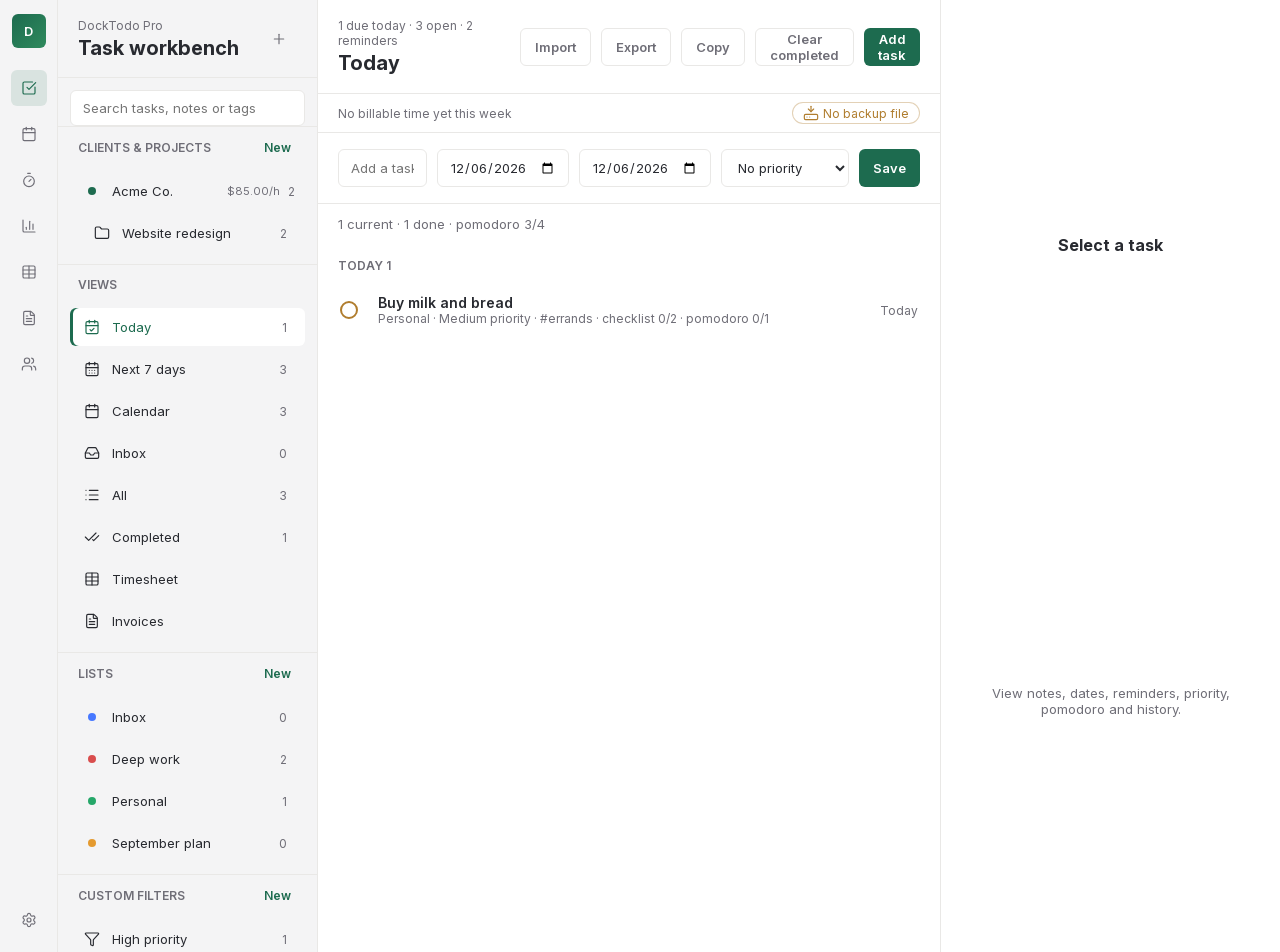
==== commit 8cc49a10: "S7-1 fix: real mobile layout for the main pane (no more overflow) The drawer landed but the main pan" ====
--- a/app.html
+++ b/app.html
@@ -34,6 +34,8 @@
       <symbol id="i-edit" viewBox="0 0 24 24"><path d="M21.174 6.812a1 1 0 0 0-3.986-3.987L3.842 16.174a2 2 0 0 0-.5.83l-1.321 4.352a.5.5 0 0 0 .623.622l4.353-1.32a2 2 0 0 0 .83-.497z"/><path d="m15 5 4 4"/></symbol>
       <symbol id="i-close" viewBox="0 0 24 24"><path d="M18 6 6 18"/><path d="m6 6 12 12"/></symbol>
       <symbol id="i-plus" viewBox="0 0 24 24"><path d="M5 12h14"/><path d="M12 5v14"/></symbol>
+      <symbol id="i-menu" viewBox="0 0 24 24"><path d="M4 6h16"/><path d="M4 12h16"/><path d="M4 18h16"/></symbol>
+      <symbol id="i-more" viewBox="0 0 24 24"><circle cx="12" cy="12" r="1"/><circle cx="19" cy="12" r="1"/><circle cx="5" cy="12" r="1"/></symbol>
       <symbol id="i-backup" viewBox="0 0 24 24"><path d="M12 2v8"/><path d="m16 6-4 4-4-4"/><rect width="20" height="8" x="2" y="14" rx="2"/><path d="M6 18h.01"/><path d="M10 18h.01"/></symbol>
     </svg>
 
@@ -51,6 +53,7 @@
       </aside>
 
       <aside class="sidebar" aria-label="Lists and filters">
+        <button class="sidebar-close" id="sidebarClose" type="button" aria-label="Close"><svg class="ic" aria-hidden="true"><use href="#i-close"></use></svg></button>
         <header class="sidebar-head">
           <div>
             <p data-i18n="sidebar.kicker">DockTodo Pro</p>
@@ -104,16 +107,20 @@
 
       <section class="main-pane" aria-label="Workspace">
         <header class="pane-head">
+          <button class="menu-btn" id="menuToggle" type="button" aria-label="Lists and filters" aria-expanded="false"><svg class="ic" aria-hidden="true"><use href="#i-menu"></use></svg></button>
           <div>
             <p id="viewMeta"></p>
             <h2 id="viewTitle"></h2>
           </div>
           <div class="head-actions">
-            <button class="soft-btn" id="importData" type="button" data-i18n="action.import">Import</button>
-            <input id="importFile" type="file" accept=".json,application/json" hidden />
-            <button class="soft-btn" id="exportData" type="button" data-i18n="action.export">Export</button>
-            <button class="soft-btn" id="copyData" type="button" data-i18n="action.copy">Copy</button>
-            <button class="soft-btn" id="clearDone" type="button" data-i18n="action.clearDone">Clear completed</button>
+            <button class="overflow-btn" id="moreActions" type="button" aria-haspopup="true" aria-expanded="false" aria-label="More actions"><svg class="ic" aria-hidden="true"><use href="#i-more"></use></svg></button>
+            <div class="head-more" id="headMore">
+              <button class="soft-btn" id="importData" type="button" data-i18n="action.import">Import</button>
+              <input id="importFile" type="file" accept=".json,application/json" hidden />
+              <button class="soft-btn" id="exportData" type="button" data-i18n="action.export">Export</button>
+              <button class="soft-btn" id="copyData" type="button" data-i18n="action.copy">Copy</button>
+              <button class="soft-btn" id="clearDone" type="button" data-i18n="action.clearDone">Clear completed</button>
+            </div>
             <button class="primary-btn" id="quickAdd" type="button" data-i18n="action.addTask">Add task</button>
           </div>
         </header>
--- a/assets/styles.css
+++ b/assets/styles.css
@@ -76,6 +76,9 @@
   height: 100vh;
   overflow: hidden;
   font-family: var(--font-ui);
+  /* S7-3: explicit base size — without it, headings with no size fell back to
+     the UA's 16px and pulled per-mode page titles out of step. */
+  font-size: var(--text-body);
   color: var(--text);
   background: var(--bg);
 }
@@ -216,7 +219,9 @@
 }
 
 .sidebar-head h1,
-.pane-head h2 {
+.pane-head h2,
+.view-title {
+  margin: 0;
   font-size: var(--text-page);
   line-height: 1.15;
   letter-spacing: 0;
@@ -383,7 +388,7 @@
 .soft-btn,
 .danger-btn,
 .quick-form button {
-  min-height: 36px;
+  min-height: 38px; /* S7-4: align with the 38px inputs */
   padding: 0 14px;
   border-radius: var(--r-control);
   font-weight: var(--w-semibold);
@@ -408,10 +413,73 @@
 }
 
 .danger-btn {
+  /* S7-4: border/tint derived from the same --red as the text, not a
+     hardcoded rgba(217,77,77) that didn't match. */
   width: 100%;
-  border: 1px solid rgba(217, 77, 77, 0.28);
+  border: 1px solid color-mix(in srgb, var(--red) 30%, transparent);
   color: var(--red);
-  background: rgba(217, 77, 77, 0.08);
+  background: color-mix(in srgb, var(--red) 8%, transparent);
+}
+
+/* S7-1 mobile nav: hamburger opens the sidebar as a slide-over drawer (same
+   pattern as the detail pane). Both controls are desktop-hidden, shown <=760. */
+.menu-btn {
+  display: none;
+  place-items: center;
+  width: 38px;
+  height: 38px;
+  flex: none;
+  border: 1px solid var(--line);
+  border-radius: var(--r-control);
+  background: var(--surface);
+  color: var(--muted);
+}
+.menu-btn:hover {
+  color: var(--blue);
+  border-color: var(--blue);
+}
+.menu-btn .ic {
+  width: 18px;
+  height: 18px;
+}
+.head-actions {
+  margin-left: auto;
+}
+.sidebar-close {
+  display: none;
+  place-items: center;
+  position: absolute;
+  top: 14px;
+  right: 14px;
+  z-index: 1;
+  width: 32px;
+  height: 32px;
+  border: 0;
+  border-radius: var(--r-control);
+  background: var(--surface);
+  color: var(--muted);
+}
+
+/* S7-1b header overflow menu: on desktop the secondary actions flow inline
+   (display:contents makes .head-more transparent); the "…" button is hidden.
+   <=760 they collapse into a "…" popover (see the 760 media block). */
+.overflow-btn {
+  display: none;
+  place-items: center;
+  width: 38px;
+  height: 38px;
+  flex: none;
+  border: 1px solid var(--line);
+  border-radius: var(--r-control);
+  background: var(--surface);
+  color: var(--muted);
+}
+.overflow-btn:hover {
+  color: var(--blue);
+  border-color: var(--blue);
+}
+.head-more {
+  display: contents;
 }
 
 .task-view,
@@ -750,7 +818,7 @@
   box-shadow: var(--shadow);
 }
 
-.settings-card h3 {
+.settings-card h3:not(.view-title) {
   margin: 0;
   font-size: var(--text-title);
 }
@@ -1039,8 +1107,9 @@
 
 .billing-strip {
   display: flex;
+  flex-wrap: wrap;
   align-items: center;
-  gap: 16px;
+  gap: 8px 16px;
   padding: 8px 20px;
   border-bottom: 1px solid var(--line);
   color: var(--muted);
@@ -1746,8 +1815,34 @@
     grid-template-columns: 44px minmax(0, 1fr);
   }
 
+  /* S7-1: sidebar is a left slide-over drawer (was display:none — unreachable) */
   .sidebar {
-    display: none;
+    display: flex;
+    position: fixed;
+    top: 0;
+    left: 0;
+    z-index: 41;
+    width: min(300px, 88vw);
+    height: 100vh;
+    transform: translateX(-100%);
+    transition: transform 0.2s ease;
+    box-shadow: 12px 0 40px rgba(20, 30, 50, 0.18);
+  }
+  body.sidebar-visible .sidebar {
+    transform: translateX(0);
+  }
+  body.sidebar-visible .detail-scrim {
+    display: block;
+    position: fixed;
+    inset: 0;
+    z-index: 40;
+    background: rgba(18, 23, 34, 0.45);
+  }
+  .menu-btn {
+    display: grid;
+  }
+  .sidebar-close {
+    display: grid;
   }
 
   .detail-pane {
@@ -1759,7 +1854,39 @@
   }
 
   .head-actions {
-    flex-wrap: wrap;
+    position: relative;
+  }
+  .overflow-btn {
+    display: inline-grid;
+  }
+  .head-more {
+    display: none;
+    position: absolute;
+    top: calc(100% + 6px);
+    right: 0;
+    z-index: 30;
+    flex-direction: column;
+    min-width: 190px;
+    padding: 6px;
+    gap: 2px;
+    background: var(--surface);
+    border: 1px solid var(--line);
+    border-radius: var(--r-card);
+    box-shadow: 0 14px 34px rgba(20, 30, 50, 0.2);
+  }
+  body.more-open .head-more {
+    display: flex;
+  }
+  .head-more .soft-btn {
+    display: flex;
+    align-items: center;
+    justify-content: flex-start;
+    width: 100%;
+    border: 0;
+    background: transparent;
+  }
+  .head-more .soft-btn:hover {
+    background: var(--surface-soft);
   }
 
   /* Compact month grid: date + dots only, no event labels. */
